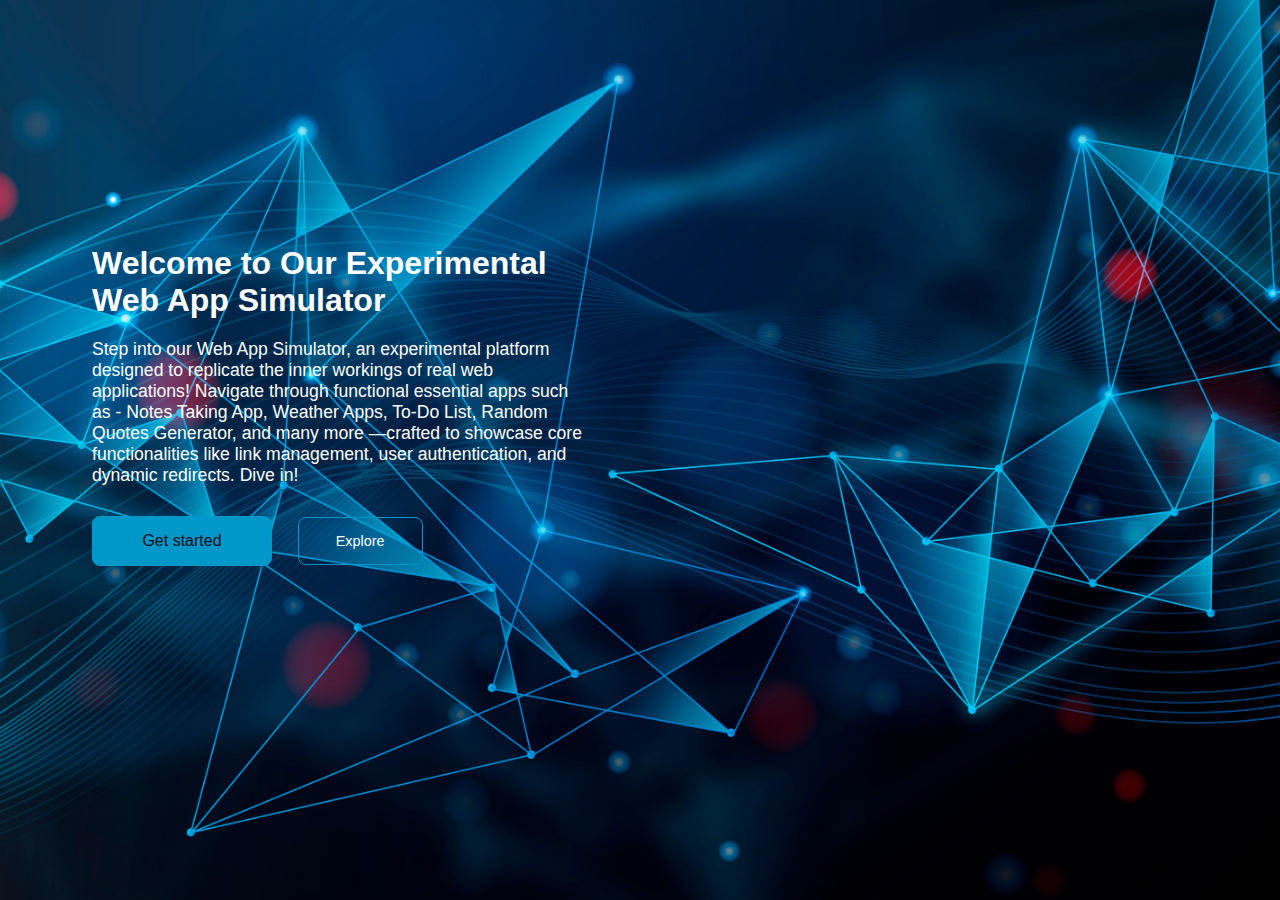
==== en-za/index.html @ 5411b9e7 "added a landing page and changed redirect links" ====
<!DOCTYPE html>
<html lang="en">
<head>
    <meta charset="UTF-8">
    <meta name="viewport" content="width=device-width, initial-scale=1.0">
    <title>Simulated Web App</title>
    <link rel="stylesheet" href="../css/en-za/index.css">
</head>
<body>
    <header></header>
    <main>
        <div class="imageContainer"></div>
        <div class="contentContainer">
            
            <h1>Welcome to Our Experimental Web App Simulator</h1>
            <p>Step into our Web App Simulator, an experimental platform designed to replicate the inner workings of real web applications! Navigate through functional essential apps such as - Notes Taking App, Weather Apps, To-Do List, Random Quotes Generator, and many more —crafted to showcase core functionalities like link management, user authentication, and dynamic redirects. Dive in!</p>

            <div class="callsToAction">

                <div class="getStarted">
                    <a href="../login.html">Get started</a>
                </div>
                <div class="explore">
                    <p>Explore</p>
                </div>

            </div>
        </div>
    </main>
    <footer></footer>

    <script src="../js/en-za/index.js"></script>
</body>
</html>
---- css/en-za/index.css ----
* {
    margin: 0;
    padding: 0;
    box-sizing: border-box;
    font-family: 'Segoe UI', Tahoma, Geneva, Verdana, sans-serif;
}

body,
html {
    min-height: 100vh;
    width: 100vw;
}

.imageContainer {
    background-image: url(../../images/3436600.jpg);
    background-repeat: no-repeat;
    background-size: cover;
    width: 100%;
    height: 40vh;
}

main {
    background: #020a18;
    color: #ffffff;
    height: 100%;
}

.contentContainer {
    padding: 20px;
}

.contentContainer h1 {
    margin-bottom: 20px;
    font-weight: 600;
}

.contentContainer p {
    font-size: 1.1rem;
}

.getStarted,
.explore {
    text-align: center;
    border: 1px solid #0098c8;
    padding: 15px 0;
    border-radius: 8px;
}

.getStarted {
    margin-top: 30px;
    margin-bottom: 10px;
    background: #0098c8;
}

.getStarted a {
    display: block;
    text-decoration: none;
    color: #020a18;
}

.getStarted:hover {
    background: #00b3ea;
}

.explore {
    margin-bottom: 10vh;
    background: transparent;
}

.callsToAction p {
    font-size: .9rem;
}

@media screen and (min-width: 535px) {
    .getStarted{
        width: 180px;
    }

    .explore {
        width: 125px;
    }

    .callsToAction {
        display: flex;
        flex-direction: row;
        justify-content: left;
        align-items: baseline;
    }

    .getStarted {
        margin-right: 2vw;
    }
}

@media screen and (min-width: 540px) {
    .contentContainer {
        margin: 0 8vh;
    }    
}

@media screen and (min-width: 860px) {
    body {
        background-image: url(../../images/3436600.jpg);
        background-repeat: no-repeat;
        background-size: cover;
        background-position: center;
    }

    .imageContainer {
        display: none;
    }

    main {
        background: transparent;
        display: flex;
        flex-direction: column;
        justify-content: center;
        min-height: 100vh;
    }

    .contentContainer {
        max-width: 42vw;
    }
}
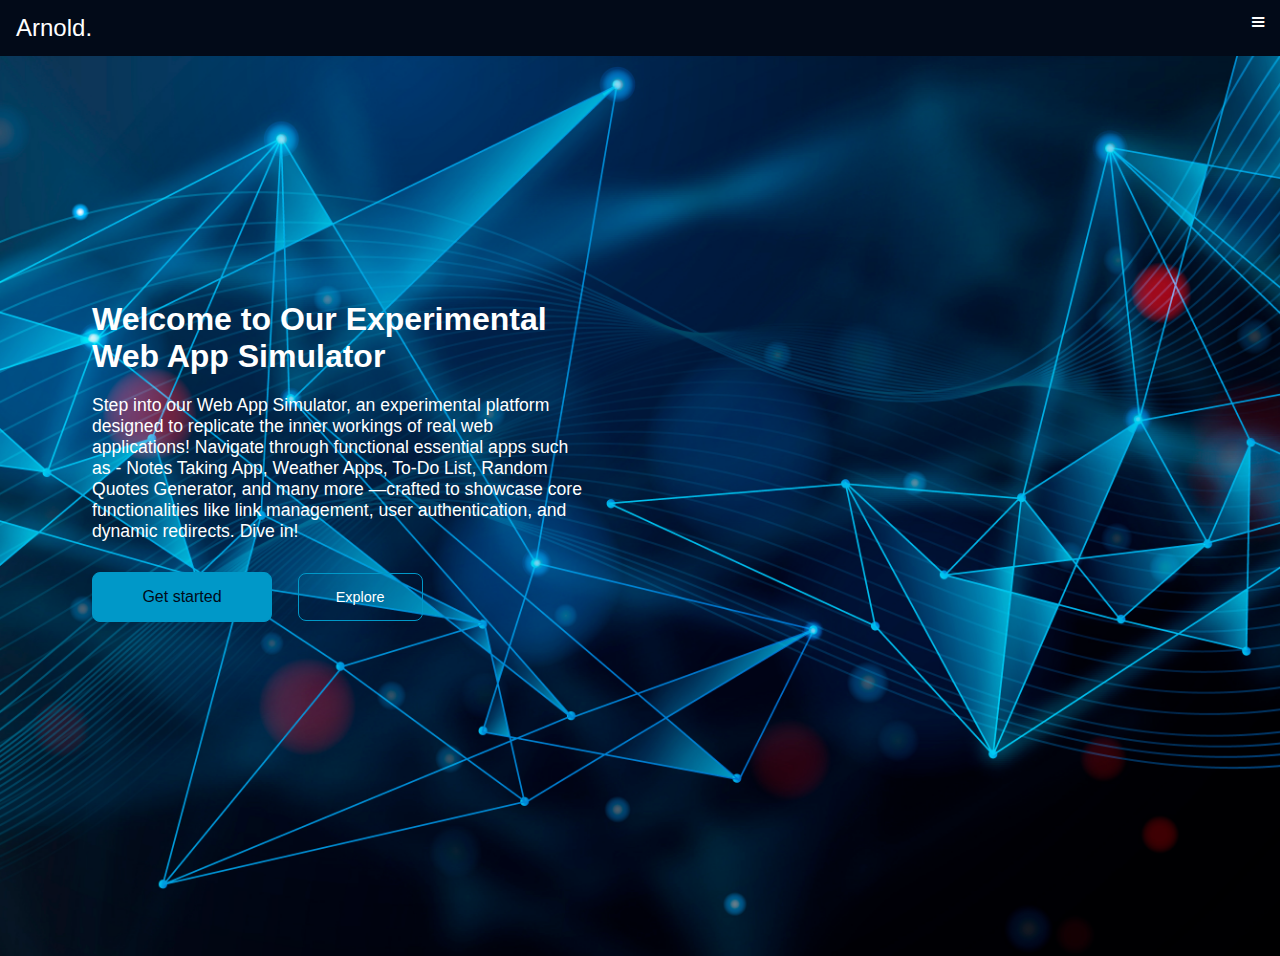
==== commit 5039b197: "got something decent on the header" ====
--- a/en-za/index.html
+++ b/en-za/index.html
@@ -4,10 +4,22 @@
     <meta charset="UTF-8">
     <meta name="viewport" content="width=device-width, initial-scale=1.0">
     <title>Simulated Web App</title>
+    <link rel="stylesheet" href="https://cdnjs.cloudflare.com/ajax/libs/font-awesome/4.7.0/css/font-awesome.min.css">
     <link rel="stylesheet" href="../css/en-za/index.css">
 </head>
 <body>
-    <header></header>
+    <header>
+        <a href="" class="textLogo">Arnold.</a>
+        <nav id="nav">
+            <a href="">Contact</a>
+            <a href="">Support</a>
+            <a href="">Get started</a>
+            <a href="">Sign in</a>
+        </nav>
+        <a href="javascript:void(0);" class="icon" onclick="toggleNav()">
+            <i class="fa fa-bars"></i>
+        </a>
+    </header>
     <main>
         <div class="imageContainer"></div>
         <div class="contentContainer">
--- a/css/en-za/index.css
+++ b/css/en-za/index.css
@@ -5,11 +5,42 @@
     font-family: 'Segoe UI', Tahoma, Geneva, Verdana, sans-serif;
 }
 
-body,
-html {
+html,
+body {
     min-height: 100vh;
     width: 100vw;
+    overflow-x: hidden;
 }
+
+/*  */
+
+header {
+    overflow: hidden;
+    position: relative;
+    background: #020a18;
+    display: flex;
+    justify-content: space-between;
+}
+
+.textLogo {
+    font-size: 1.5rem;
+}
+
+header nav {
+    display: none;
+}
+
+header a {
+    color: white;
+    padding: 14px 16px;
+    text-decoration: none;
+    font-size: .9rem;
+    display: block;
+}
+
+
+
+/*  */
 
 .imageContainer {
     background-image: url(../../images/3436600.jpg);
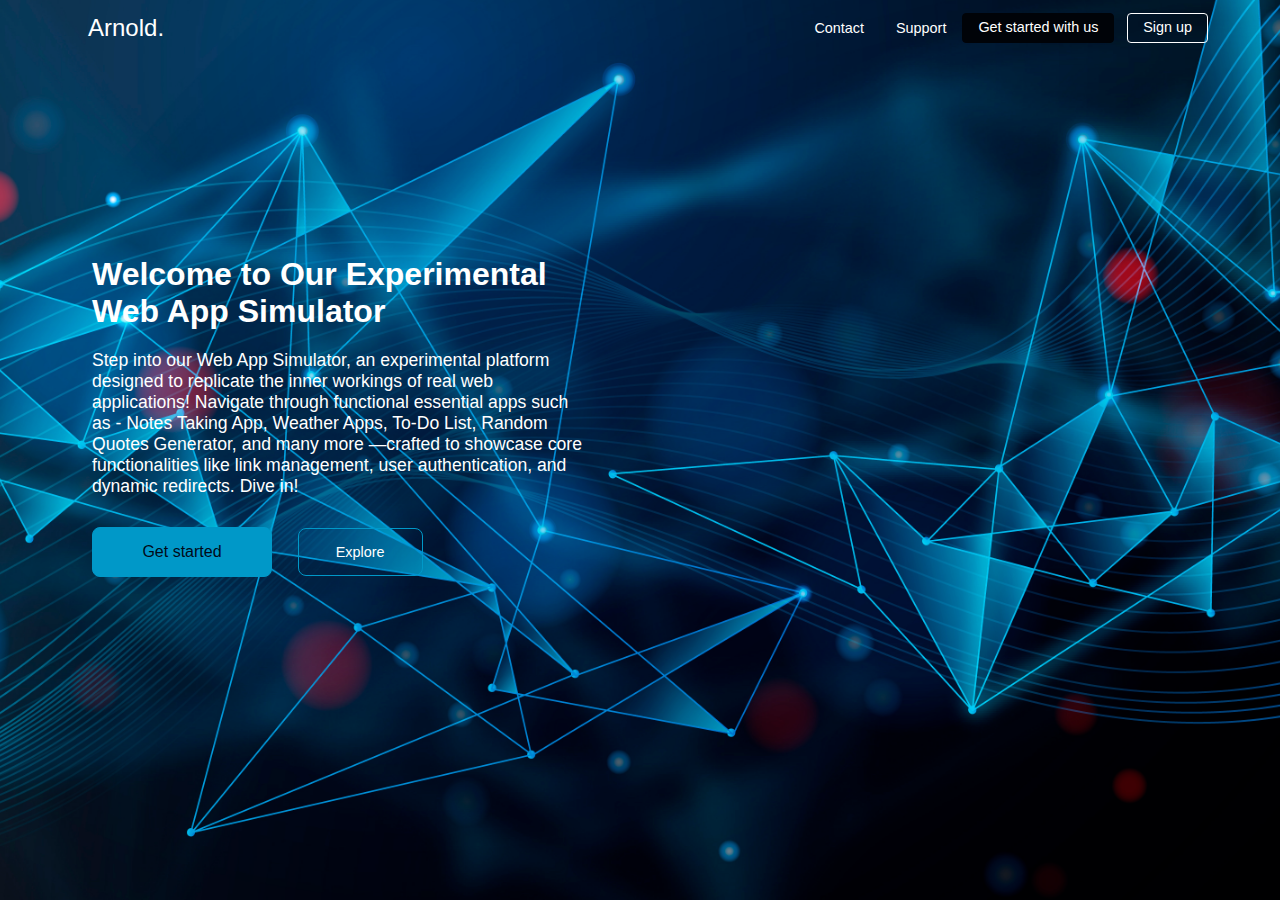
==== commit 0d25161e: "added a landing page header with empty links for asthetics" ====
--- a/en-za/index.html
+++ b/en-za/index.html
@@ -9,12 +9,12 @@
 </head>
 <body>
     <header>
-        <a href="" class="textLogo">Arnold.</a>
+        <a href="./" class="textLogo">Arnold.</a>
         <nav id="nav">
-            <a href="">Contact</a>
-            <a href="">Support</a>
-            <a href="">Get started</a>
-            <a href="">Sign in</a>
+            <a href="./">Contact</a>
+            <a href="./">Support</a>
+            <a href="./" id="navGetstarted">Get started with us</a>
+            <a href="../signup.html" id="navSignup">Sign up</a>
         </nav>
         <a href="javascript:void(0);" class="icon" onclick="toggleNav()">
             <i class="fa fa-bars"></i>
--- a/css/en-za/index.css
+++ b/css/en-za/index.css
@@ -9,25 +9,38 @@
 body {
     min-height: 100vh;
     width: 100vw;
-    overflow-x: hidden;
-}
-
-/*  */
+    /* overflow-x: hidden; */
+}
+
+body {
+    background: #020a18;
+}
 
 header {
     overflow: hidden;
-    position: relative;
-    background: #020a18;
+    /* position: relative; */
     display: flex;
     justify-content: space-between;
 }
 
 .textLogo {
     font-size: 1.5rem;
-}
+    font-weight: 500;
+}
+
+/* header nav {
+    display: none;
+    position: absolute;
+    bottom: 0;
+    left: 0;
+} */
 
 header nav {
     display: none;
+    position: absolute;
+    top: 60px;
+    right: 0;
+    background: #020a18;
 }
 
 header a {
@@ -38,10 +51,6 @@
     display: block;
 }
 
-
-
-/*  */
-
 .imageContainer {
     background-image: url(../../images/3436600.jpg);
     background-repeat: no-repeat;
@@ -124,6 +133,7 @@
 }
 
 @media screen and (min-width: 540px) {
+    header,
     .contentContainer {
         margin: 0 8vh;
     }    
@@ -137,6 +147,42 @@
         background-position: center;
     }
 
+    header {
+        display: flex;
+        justify-content: space-between;
+        align-items: center;
+    }
+
+    header nav {
+        display: block;
+        position: relative;
+        top: 0;
+        background: transparent;
+        display: flex;
+        justify-content: space-between;
+        align-items: center;
+    }
+
+    #navGetstarted,
+    #navSignup {
+        padding: 5px 15px 7px 15px;
+        border-radius: 4px;
+    }
+
+    #navGetstarted {
+        border: 1px solid #000308;
+        background: #000308;
+        margin-right: 1vw;
+    }
+
+    #navSignup {
+        border: 1px solid white;
+    }
+
+    .icon {
+        display: none;
+    }
+
     .imageContainer {
         display: none;
     }
@@ -146,7 +192,7 @@
         display: flex;
         flex-direction: column;
         justify-content: center;
-        min-height: 100vh;
+        min-height: 90vh;
     }
 
     .contentContainer {
